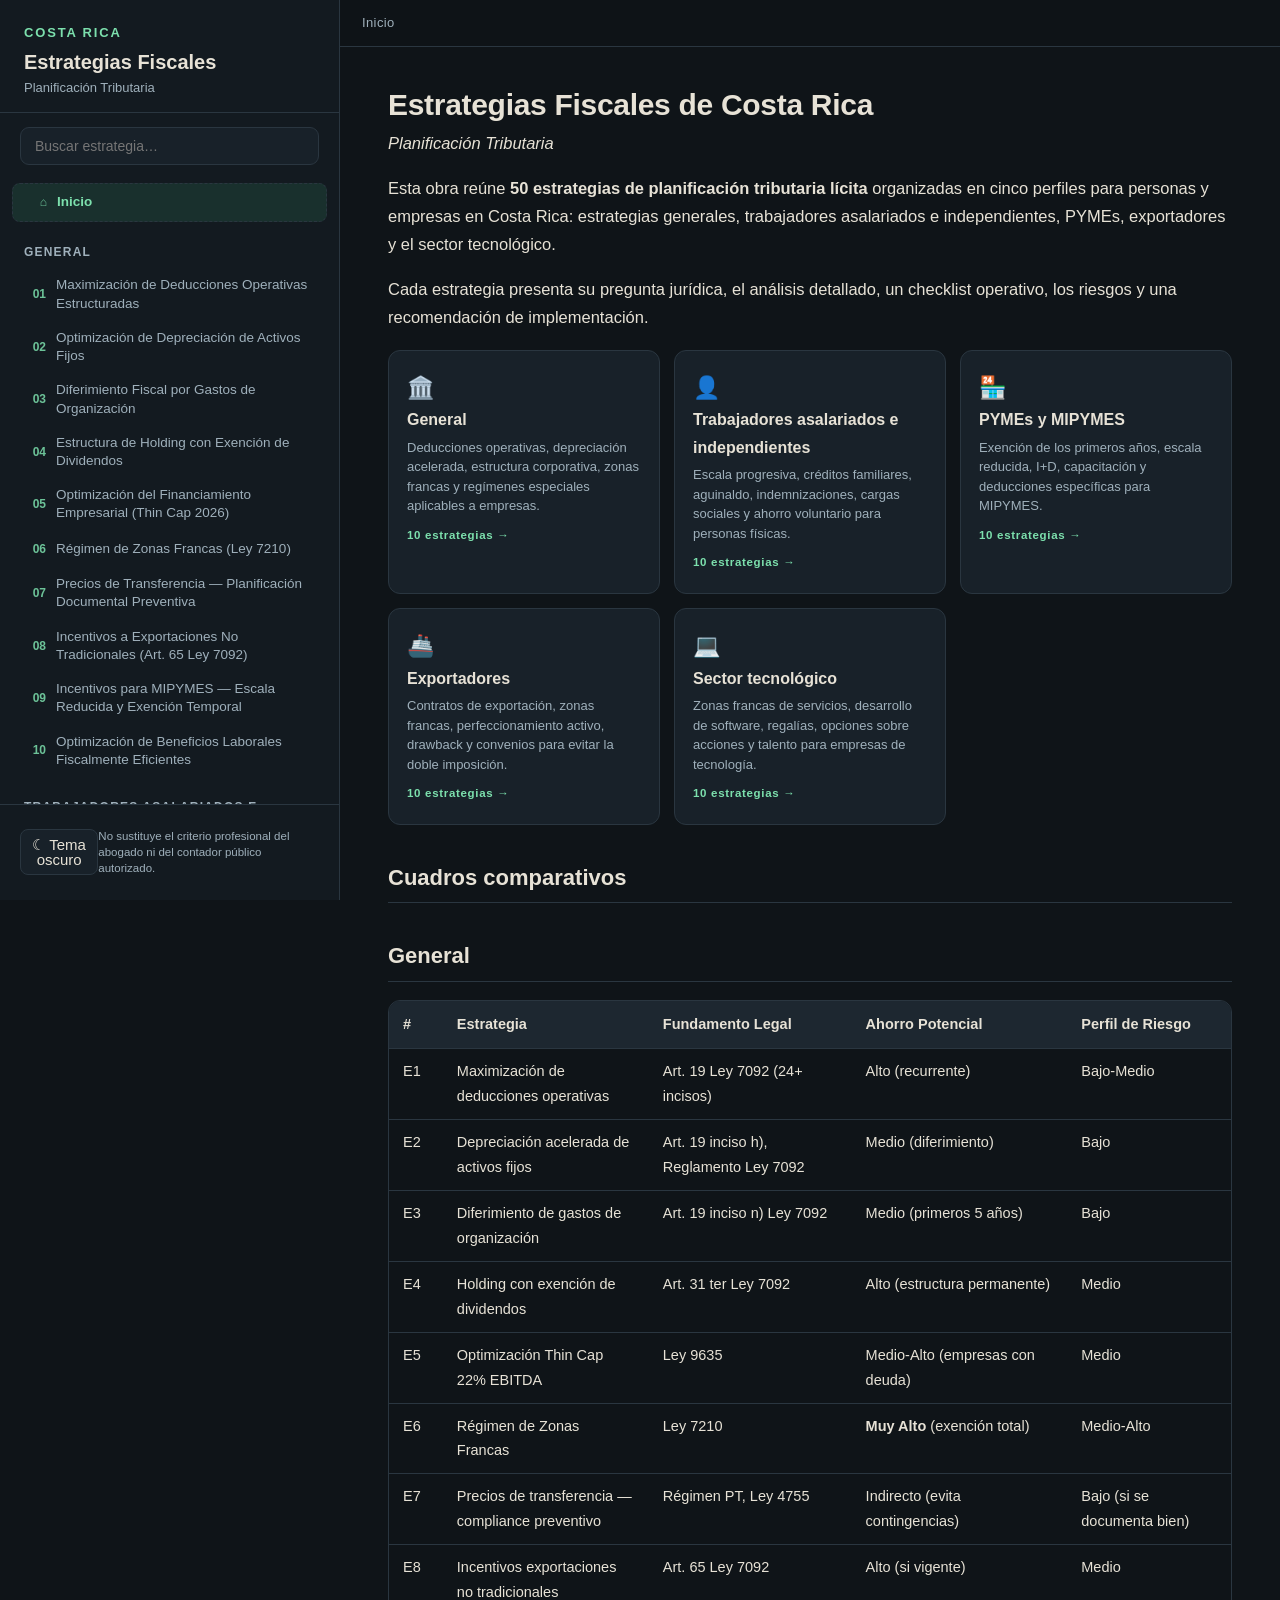
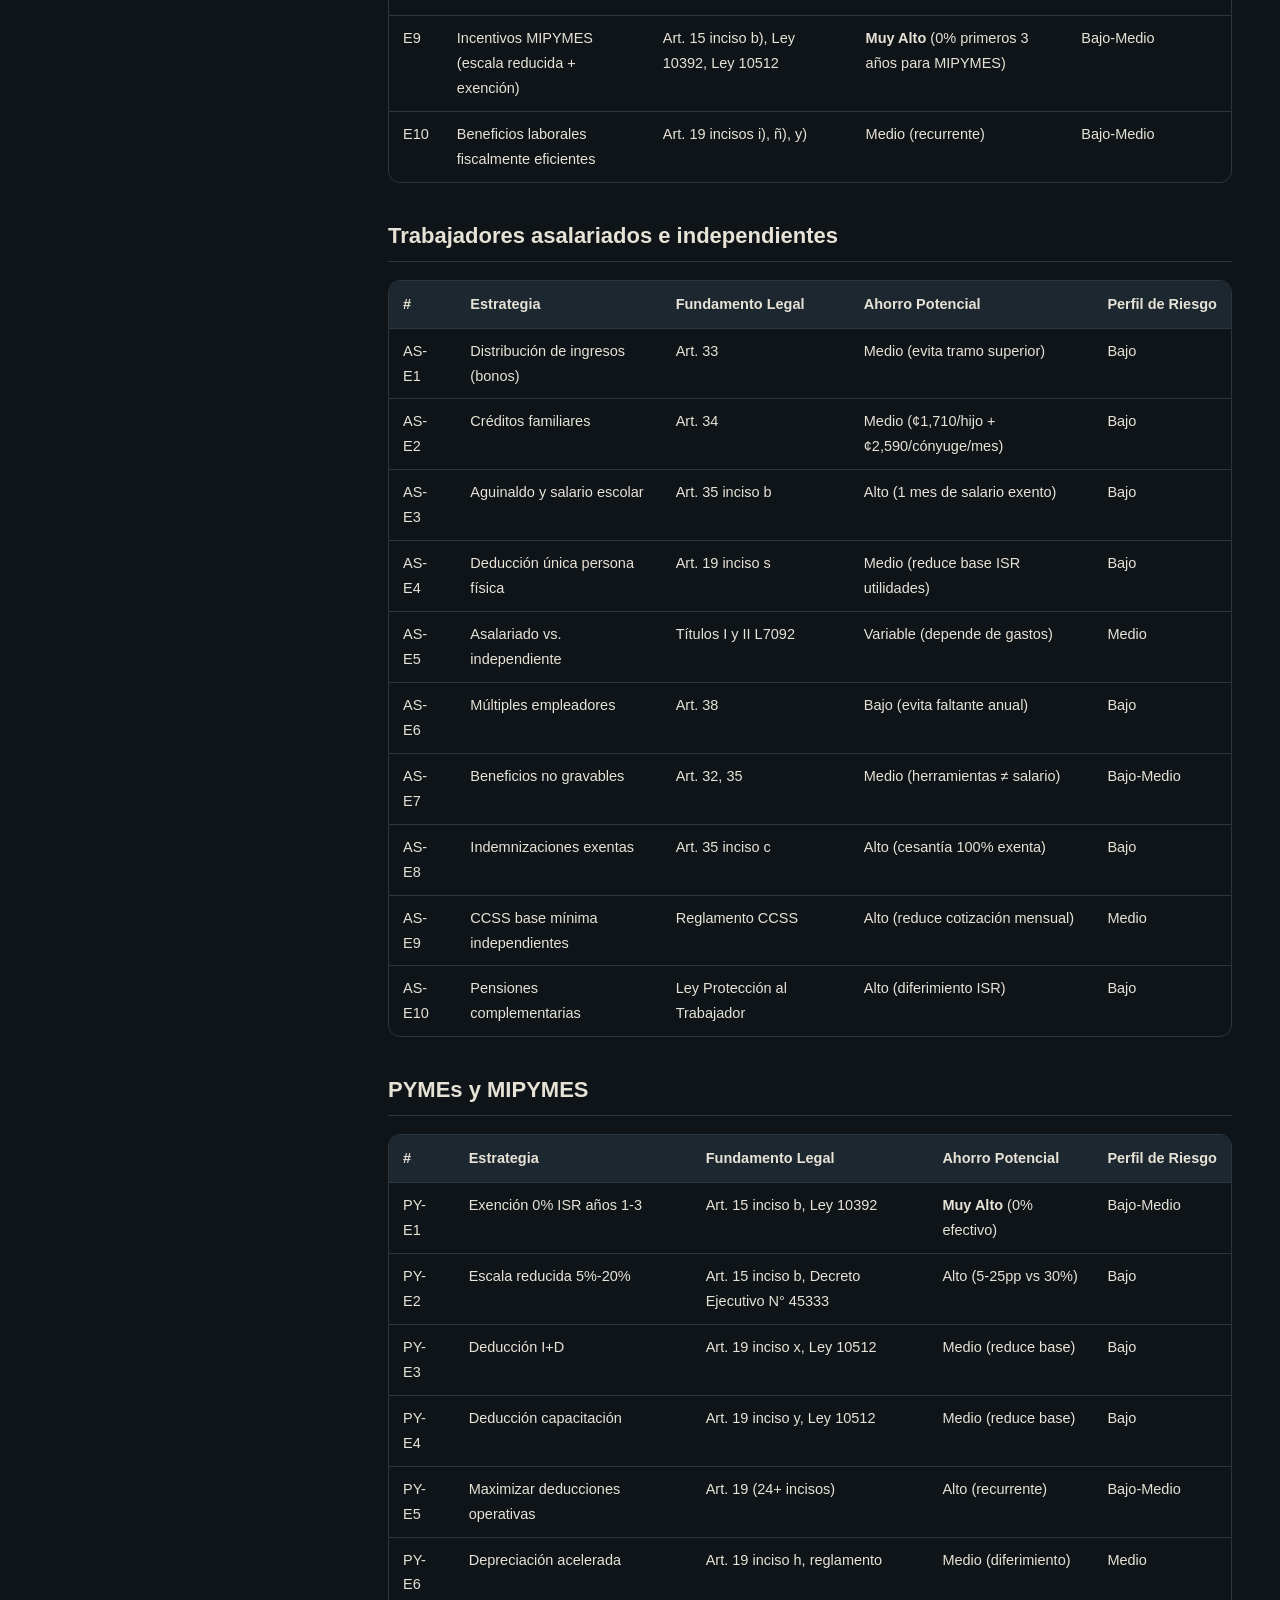
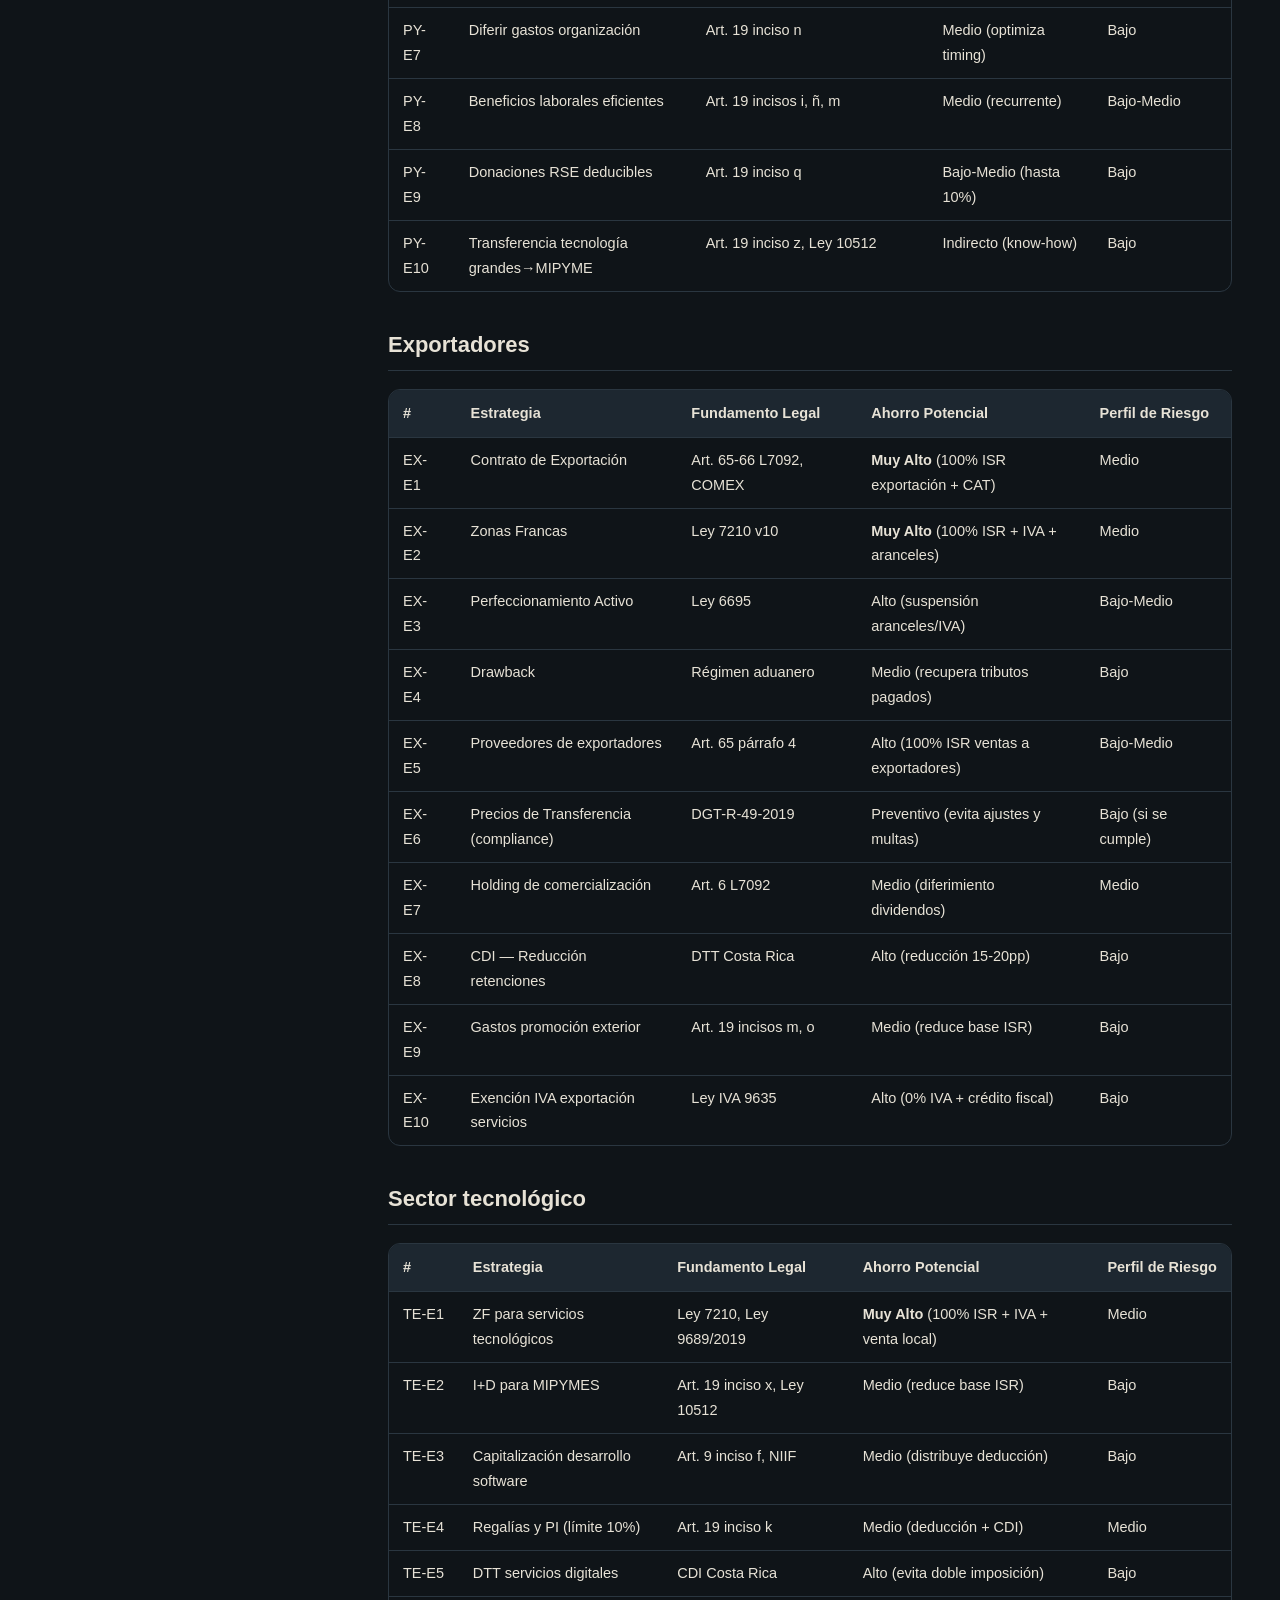
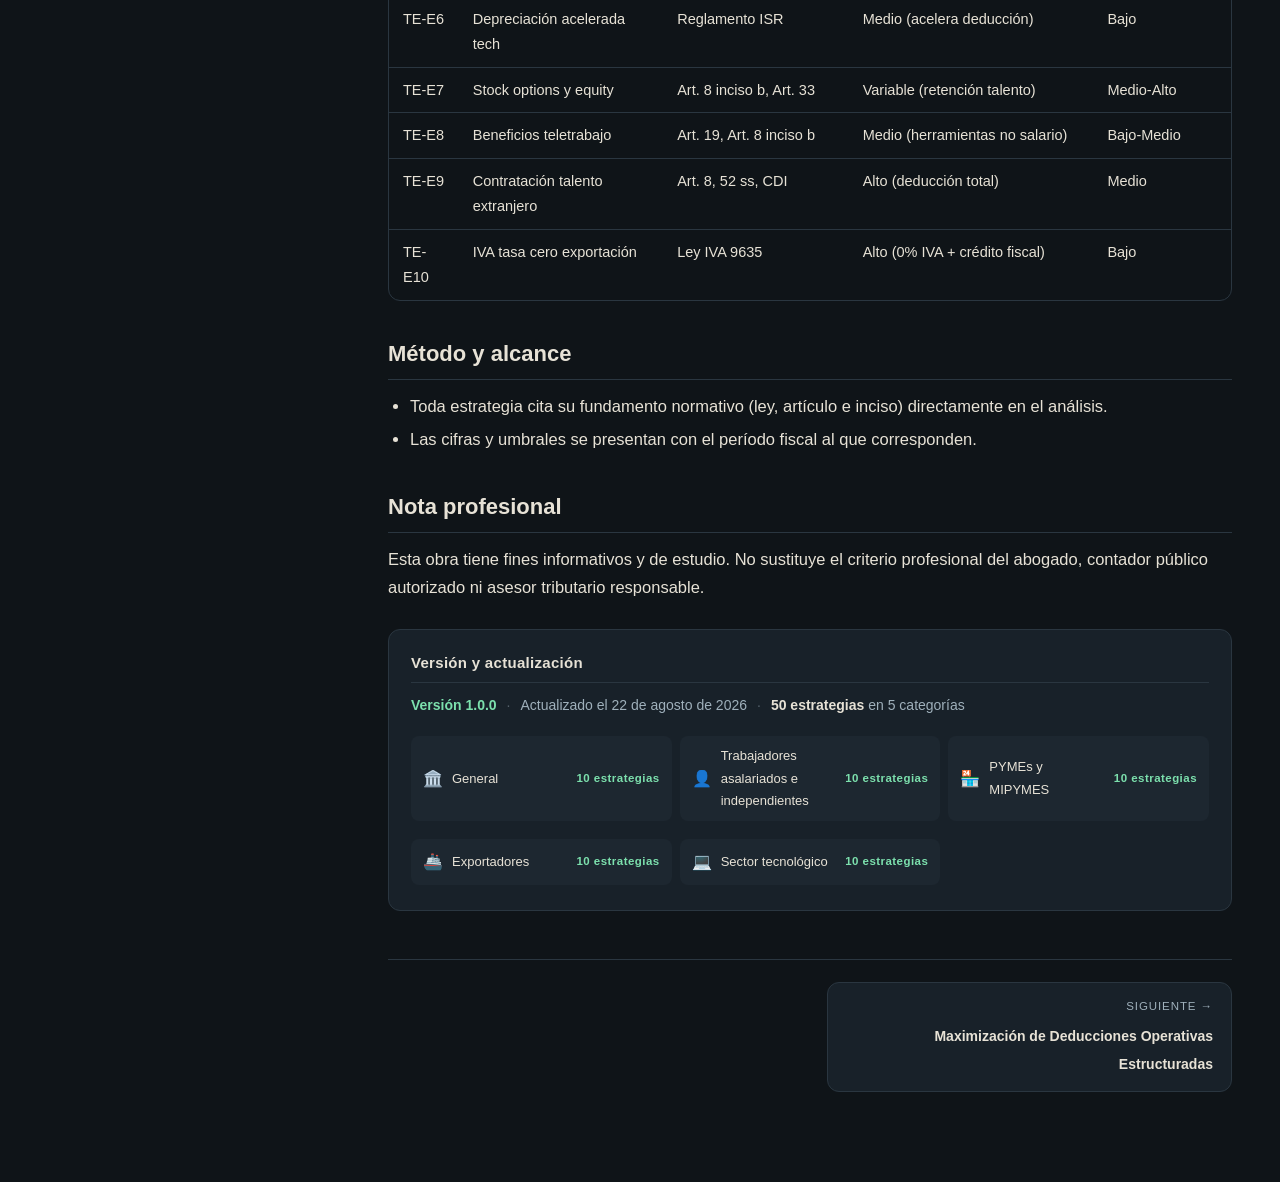
==== web/index.html @ ab6d1af9 "first commit" ====
<!DOCTYPE html>
<html lang="es" data-tema="oscuro">
<head>
  <meta charset="UTF-8" />
  <meta name="viewport" content="width=device-width, initial-scale=1.0" />
  <title>Estrategias Fiscales de Costa Rica · Planificación Tributaria</title>
  <meta name="description" content="Guía de planificación tributaria lícita para Costa Rica: estrategias generales, trabajadores asalariados e independientes, PYMEs, exportadores y el sector tecnológico." />
  <link rel="stylesheet" href="assets/css/estilo.css" />
  <script>document.documentElement.dataset.tema = localStorage.getItem("estrategias.tema") || "oscuro";</script>
</head>
<body>

  <div id="progreso" aria-hidden="true"></div>

  <div class="contenedor">

    <!-- ══════════ Barra lateral ══════════ -->
    <aside class="barra-lateral" id="lateral">
      <header class="cabecera-lateral">
        <p class="marca">Costa Rica</p>
        <h1>Estrategias Fiscales</h1>
        <p class="subtitulo">Planificación Tributaria</p>
      </header>

      <div class="buscador">
        <input type="search" id="busqueda" placeholder="Buscar estrategia…"
               autocomplete="off" aria-label="Buscar estrategia" />
      </div>

      <nav class="indice" id="indice" aria-label="Índice de estrategias"></nav>

      <footer class="pie-lateral">
        <button class="boton-tema" id="boton-tema" type="button" aria-label="Cambiar tema">
          <span id="tema-icono">☾</span> <span id="tema-texto">Tema oscuro</span>
        </button>
        <p class="nota">No sustituye el criterio profesional del abogado ni del contador público autorizado.</p>
      </footer>
    </aside>

    <!-- ══════════ Zona de lectura ══════════ -->
    <main class="zona-lectura" id="lector">
      <div class="barra-lectura">
        <button class="boton-menu" id="boton-menu" type="button" aria-label="Abrir índice">☰</button>
        <span class="ruta" id="ruta"></span>
      </div>

      <article class="articulo" id="capitulo">
        <p>Cargando…</p>
      </article>
    </main>

  </div>

  <div class="velo" id="velo" hidden></div>

  <script src="data/estrategias.js"></script>
  <script src="assets/js/app.js"></script>
</body>
</html>
---- web/assets/css/estilo.css ----
/* ============================================================
   Estrategias Fiscales de Costa Rica — Hoja de estilos
   ============================================================ */

:root {
  --fondo: #0f1418;
  --fondo-alt: #131a20;
  --superficie: #182129;
  --superficie-2: #1d2730;
  --borde: #2a3640;
  --texto: #e7e2d6;
  --texto-suave: #9fb0bb;
  --acento: #4fd18b;
  --acento-fuerte: #3bb878;
  --acento-suave: rgba(79, 209, 139, 0.12);
  --acento-texto: #7ce0ad;
  --aviso: #f2b04a;
  --aviso-suave: rgba(242, 176, 74, 0.12);
  --riesgo: #e06c5f;
  --riesgo-suave: rgba(224, 108, 95, 0.12);
  --norma: #6ba8d9;
  --norma-suave: rgba(107, 168, 217, 0.12);
  --sombra: 0 10px 30px rgba(0, 0, 0, 0.45);
  --radio: 12px;
  --max: 900px;
}

html[data-tema="claro"] {
  --fondo: #f5f6f8;
  --fondo-alt: #eef0f2;
  --superficie: #ffffff;
  --superficie-2: #f1f3f5;
  --borde: #dde2e7;
  --texto: #1e272e;
  --texto-suave: #5c6b76;
  --acento: #179355;
  --acento-fuerte: #0f7a45;
  --acento-suave: rgba(23, 147, 85, 0.1);
  --acento-texto: #0f7a45;
  --aviso: #b5761a;
  --aviso-suave: rgba(181, 118, 26, 0.1);
  --riesgo: #c14b3f;
  --riesgo-suave: rgba(193, 75, 63, 0.1);
  --norma: #2b6ca3;
  --norma-suave: rgba(43, 108, 163, 0.1);
  --sombra: 0 10px 26px rgba(20, 30, 40, 0.12);
}

* { box-sizing: border-box; }

html, body {
  margin: 0;
  padding: 0;
  height: 100%;
}

body {
  font-family: -apple-system, BlinkMacSystemFont, "Segoe UI", Roboto, Helvetica, Arial, sans-serif;
  background: var(--fondo);
  color: var(--texto);
  font-size: 16.5px;
  line-height: 1.72;
  -webkit-font-smoothing: antialiased;
  text-rendering: optimizeLegibility;
}

/* ---------- Barra de progreso ---------- */
#progreso {
  position: fixed;
  top: 0;
  left: 0;
  height: 3px;
  width: 0%;
  background: linear-gradient(90deg, var(--acento), var(--acento-fuerte));
  z-index: 40;
  transition: width 0.15s ease-out;
}

/* ---------- Diseño general ---------- */
.contenedor {
  display: flex;
  min-height: 100vh;
}

/* ---------- Barra lateral ---------- */
.barra-lateral {
  width: 340px;
  min-width: 340px;
  background: var(--fondo-alt);
  border-right: 1px solid var(--borde);
  display: flex;
  flex-direction: column;
  height: 100vh;
  position: sticky;
  top: 0;
  overflow: hidden;
}

.cabecera-lateral {
  padding: 22px 24px 14px;
  border-bottom: 1px solid var(--borde);
}

.cabecera-lateral .marca {
  font-size: 13px;
  letter-spacing: 0.14em;
  text-transform: uppercase;
  color: var(--acento-texto);
  font-weight: 700;
  margin: 0 0 6px;
}

.cabecera-lateral h1 {
  font-size: 20px;
  line-height: 1.25;
  margin: 0 0 4px;
  font-weight: 750;
}

.cabecera-lateral .subtitulo {
  font-size: 13px;
  color: var(--texto-suave);
  margin: 0;
  line-height: 1.45;
}

.buscador {
  margin: 14px 20px 4px;
}

.buscador input {
  width: 100%;
  padding: 10px 14px;
  background: var(--superficie);
  border: 1px solid var(--borde);
  border-radius: 9px;
  color: var(--texto);
  font-size: 14px;
  outline: none;
}

.buscador input:focus {
  border-color: var(--acento);
  box-shadow: 0 0 0 3px var(--acento-suave);
}

.indice {
  flex: 1;
  overflow-y: auto;
  padding: 6px 12px 24px;
  scrollbar-width: thin;
  scrollbar-color: var(--borde) transparent;
}

.indice::-webkit-scrollbar { width: 8px; }
.indice::-webkit-scrollbar-thumb { background: var(--borde); border-radius: 8px; }

.parte-titulo {
  font-size: 12px;
  letter-spacing: 0.1em;
  text-transform: uppercase;
  color: var(--texto-suave);
  font-weight: 700;
  margin: 20px 12px 6px;
}

.item-indice {
  display: flex;
  align-items: center;
  gap: 10px;
  padding: 8px 12px;
  border-radius: 8px;
  cursor: pointer;
  color: var(--texto-suave);
  text-decoration: none;
  transition: background 0.14s, color 0.14s;
}

.item-indice:hover {
  background: var(--superficie);
  color: var(--texto);
}

.item-indice.activo {
  background: var(--acento-suave);
  color: var(--acento-texto);
  font-weight: 600;
}

.item-indice .numero {
  font-variant-numeric: tabular-nums;
  font-size: 12px;
  font-weight: 700;
  color: var(--acento-texto);
  min-width: 22px;
  text-align: right;
  opacity: 0.85;
}

.item-indice .titulo-item {
  font-size: 13.5px;
  line-height: 1.35;
  flex: 1;
}

.item-inicio {
  border: 1px dashed var(--borde);
  margin: 8px 0 4px;
}

.pie-lateral {
  padding: 12px 20px;
  border-top: 1px solid var(--borde);
  display: flex;
  align-items: center;
  justify-content: space-between;
}

.pie-lateral .nota {
  font-size: 11.5px;
  color: var(--texto-suave);
  line-height: 1.4;
}

.boton-tema {
  background: var(--superficie);
  border: 1px solid var(--borde);
  color: var(--texto);
  border-radius: 8px;
  padding: 7px 11px;
  cursor: pointer;
  font-size: 15px;
  line-height: 1;
}

.boton-tema:hover { border-color: var(--acento); }

/* ---------- Zona de lectura ---------- */
.zona-lectura {
  flex: 1;
  min-width: 0;
}

.barra-lectura {
  position: sticky;
  top: 0;
  display: flex;
  align-items: center;
  gap: 12px;
  padding: 12px 22px;
  background: color-mix(in srgb, var(--fondo) 82%, transparent);
  backdrop-filter: blur(8px);
  border-bottom: 1px solid var(--borde);
  z-index: 30;
}

.boton-menu {
  display: none;
  background: var(--superficie);
  border: 1px solid var(--borde);
  color: var(--texto);
  border-radius: 8px;
  padding: 7px 12px;
  cursor: pointer;
  font-size: 16px;
}

.ruta {
  font-size: 13px;
  color: var(--texto-suave);
  letter-spacing: 0.03em;
}

.articulo {
  max-width: var(--max);
  margin: 0 auto;
  padding: 40px 28px 90px;
}

/* ---------- Tipografía editorial ---------- */
.articulo h1 {
  font-size: 30px;
  line-height: 1.2;
  margin: 0 0 6px;
  font-weight: 800;
  letter-spacing: -0.01em;
}

.articulo .kicker {
  font-size: 12px;
  letter-spacing: 0.12em;
  text-transform: uppercase;
  color: var(--acento-texto);
  font-weight: 700;
  margin: 0 0 10px;
}

.articulo .resumen {
  font-size: 17px;
  color: var(--texto-suave);
  font-style: italic;
  margin: 0 0 26px;
  padding-left: 14px;
  border-left: 3px solid var(--acento);
}

.articulo h2 {
  font-size: 22px;
  margin: 34px 0 12px;
  font-weight: 750;
  padding-bottom: 6px;
  border-bottom: 1px solid var(--borde);
}

.articulo h3 {
  font-size: 18px;
  margin: 28px 0 10px;
  font-weight: 700;
  color: var(--acento-texto);
}

.articulo p { margin: 0 0 16px; }

.articulo ul, .articulo ol { margin: 0 0 16px; padding-left: 22px; }
.articulo li { margin: 5px 0; }

.articulo li.verificado {
  background: var(--acento-suave);
  border: 1px solid var(--borde);
  border-left: 3px solid var(--acento);
  border-radius: 8px;
  padding: 8px 12px;
  list-style: none;
  margin-left: -22px;
}

.articulo li.pendiente {
  background: var(--aviso-suave);
  border: 1px solid var(--borde);
  border-left: 3px solid var(--aviso);
  border-radius: 8px;
  padding: 8px 12px;
  list-style: none;
  margin-left: -22px;
}

.articulo code {
  background: var(--superficie-2);
  padding: 2px 6px;
  border-radius: 5px;
  font-size: 0.9em;
  font-family: "SF Mono", ui-monospace, Menlo, Consolas, monospace;
  color: var(--acento-texto);
}

.articulo pre {
  background: var(--superficie-2);
  border: 1px solid var(--borde);
  border-radius: 10px;
  padding: 16px;
  overflow-x: auto;
  font-size: 14px;
  line-height: 1.55;
}

.articulo pre code { background: none; padding: 0; color: var(--texto); }

.articulo blockquote {
  margin: 18px 0;
  padding: 12px 18px;
  background: var(--superficie);
  border-left: 3px solid var(--norma);
  border-radius: 0 8px 8px 0;
  color: var(--texto-suave);
}

.articulo blockquote p { margin: 0; }

/* ---------- Tablas ---------- */
.articulo .envoltorio-tabla {
  overflow-x: auto;
  margin: 18px 0 22px;
  border: 1px solid var(--borde);
  border-radius: var(--radio);
}

.articulo table {
  border-collapse: collapse;
  width: 100%;
  font-size: 14.5px;
  min-width: 520px;
}

.articulo th {
  background: var(--superficie-2);
  text-align: left;
  padding: 11px 14px;
  font-weight: 700;
  border-bottom: 1px solid var(--borde);
  white-space: nowrap;
}

.articulo td {
  padding: 10px 14px;
  border-bottom: 1px solid var(--borde);
  vertical-align: top;
}

.articulo tr:last-child td { border-bottom: none; }

.articulo tbody tr:hover { background: var(--acento-suave); }

/* ---------- Tarjetas de perfil ---------- */
.tarjetas {
  display: grid;
  grid-template-columns: repeat(auto-fill, minmax(230px, 1fr));
  gap: 14px;
  margin: 18px 0 8px;
}

.tarjeta {
  display: block;
  background: var(--superficie);
  border: 1px solid var(--borde);
  border-radius: var(--radio);
  padding: 18px;
  text-decoration: none;
  color: var(--texto);
  transition: transform 0.14s, border-color 0.14s, box-shadow 0.14s;
}

.tarjeta:hover {
  transform: translateY(-3px);
  border-color: var(--acento);
  box-shadow: var(--sombra);
}

.tarjeta .icono {
  font-size: 22px;
  margin-bottom: 8px;
}

.tarjeta h3 { margin: 0 0 4px; font-size: 16px; color: var(--texto); }
.tarjeta .desc { font-size: 13px; color: var(--texto-suave); line-height: 1.5; margin: 0; }
.tarjeta .conteo {
  display: inline-block;
  margin-top: 10px;
  font-size: 11.5px;
  font-weight: 700;
  letter-spacing: 0.06em;
  color: var(--acento-texto);
}

/* ---------- Notas / avisos ---------- */
.aviso {
  border-radius: 10px;
  padding: 14px 18px;
  margin: 18px 0;
  font-size: 15px;
  border: 1px solid var(--borde);
}

.aviso.advertencia {
  background: var(--aviso-suave);
  border-left: 3px solid var(--aviso);
}

.aviso.riesgo {
  background: var(--riesgo-suave);
  border-left: 3px solid var(--riesgo);
}

.aviso.norma {
  background: var(--norma-suave);
  border-left: 3px solid var(--norma);
}

.aviso .titulo-aviso {
  font-weight: 700;
  display: block;
  margin-bottom: 4px;
}

/* ---------- Versión y actualización ---------- */
.versionado {
  margin: 28px 0 0;
  padding: 20px 22px;
  border: 1px solid var(--borde);
  border-radius: var(--radio);
  background: var(--superficie);
}
.versionado h2 {
  font-size: 15px;
  margin: 0 0 10px;
  color: var(--texto);
  letter-spacing: 0.02em;
}
.versionado .meta-linea {
  display: flex;
  flex-wrap: wrap;
  align-items: baseline;
  gap: 4px 10px;
  font-size: 14px;
  color: var(--texto-suave);
  margin: 0 0 14px;
}
.versionado .meta-linea strong { color: var(--texto); }
.versionado .version { color: var(--acento-texto); font-weight: 700; }
.versionado .divisor { opacity: 0.45; }
.versionado .lista-version {
  list-style: none;
  margin: 0;
  padding: 0;
  display: grid;
  grid-template-columns: repeat(auto-fill, minmax(230px, 1fr));
  gap: 8px;
}
.versionado .lista-version li {
  display: flex;
  align-items: center;
  gap: 9px;
  font-size: 13px;
  color: var(--texto);
  padding: 9px 12px;
  background: var(--superficie-2);
  border-radius: 8px;
}
.versionado .lista-version .icono { font-size: 16px; flex: 0 0 auto; }
.versionado .lista-version .conteo {
  margin-left: auto;
  font-size: 11.5px;
  font-weight: 700;
  letter-spacing: 0.04em;
  color: var(--acento-texto);
  white-space: nowrap;
}

/* ---------- Navegación anterior/siguiente ---------- */
.navegacion {
  display: flex;
  justify-content: space-between;
  gap: 14px;
  margin-top: 48px;
  padding-top: 22px;
  border-top: 1px solid var(--borde);
}

.enlace-nav {
  flex: 1;
  max-width: 48%;
  text-decoration: none;
  color: var(--texto);
  background: var(--superficie);
  border: 1px solid var(--borde);
  border-radius: var(--radio);
  padding: 14px 18px;
  transition: border-color 0.14s, transform 0.14s;
}

.enlace-nav:hover { border-color: var(--acento); transform: translateY(-2px); }

.enlace-nav .direccion {
  font-size: 11.5px;
  text-transform: uppercase;
  letter-spacing: 0.08em;
  color: var(--texto-suave);
  display: block;
  margin-bottom: 4px;
}

.enlace-nav .titulo-nav {
  font-weight: 600;
  font-size: 14px;
  line-height: 1.4;
}

.enlace-nav.siguiente { text-align: right; margin-left: auto; }

.pie-articulo {
  margin-top: 40px;
  padding-top: 16px;
  border-top: 1px solid var(--borde);
  font-size: 12.5px;
  color: var(--texto-suave);
}

/* ---------- Overlay móvil y utilidades ---------- */
.velo {
  position: fixed;
  inset: 0;
  background: rgba(0, 0, 0, 0.5);
  z-index: 45;
  opacity: 0;
  transition: opacity 0.22s ease;
}
.velo[hidden] { display: none; }
.velo.visible { opacity: 1; }

.oculto { display: none !important; }

/* ---------- Responsive ---------- */
@media (max-width: 860px) {
  .barra-lateral {
    position: fixed;
    left: 0;
    top: 0;
    bottom: 0;
    transform: translateX(-100%);
    transition: transform 0.22s ease;
    z-index: 50;
    box-shadow: var(--sombra);
  }
  .barra-lateral.abierta { transform: translateX(0); }
  .boton-menu { display: inline-flex; }
  .articulo { padding: 28px 20px 70px; }
  .articulo h1 { font-size: 25px; }
  .navegacion { flex-direction: column; }
  .enlace-nav { max-width: 100%; }
  .enlace-nav.siguiente { margin-left: 0; text-align: left; }
}
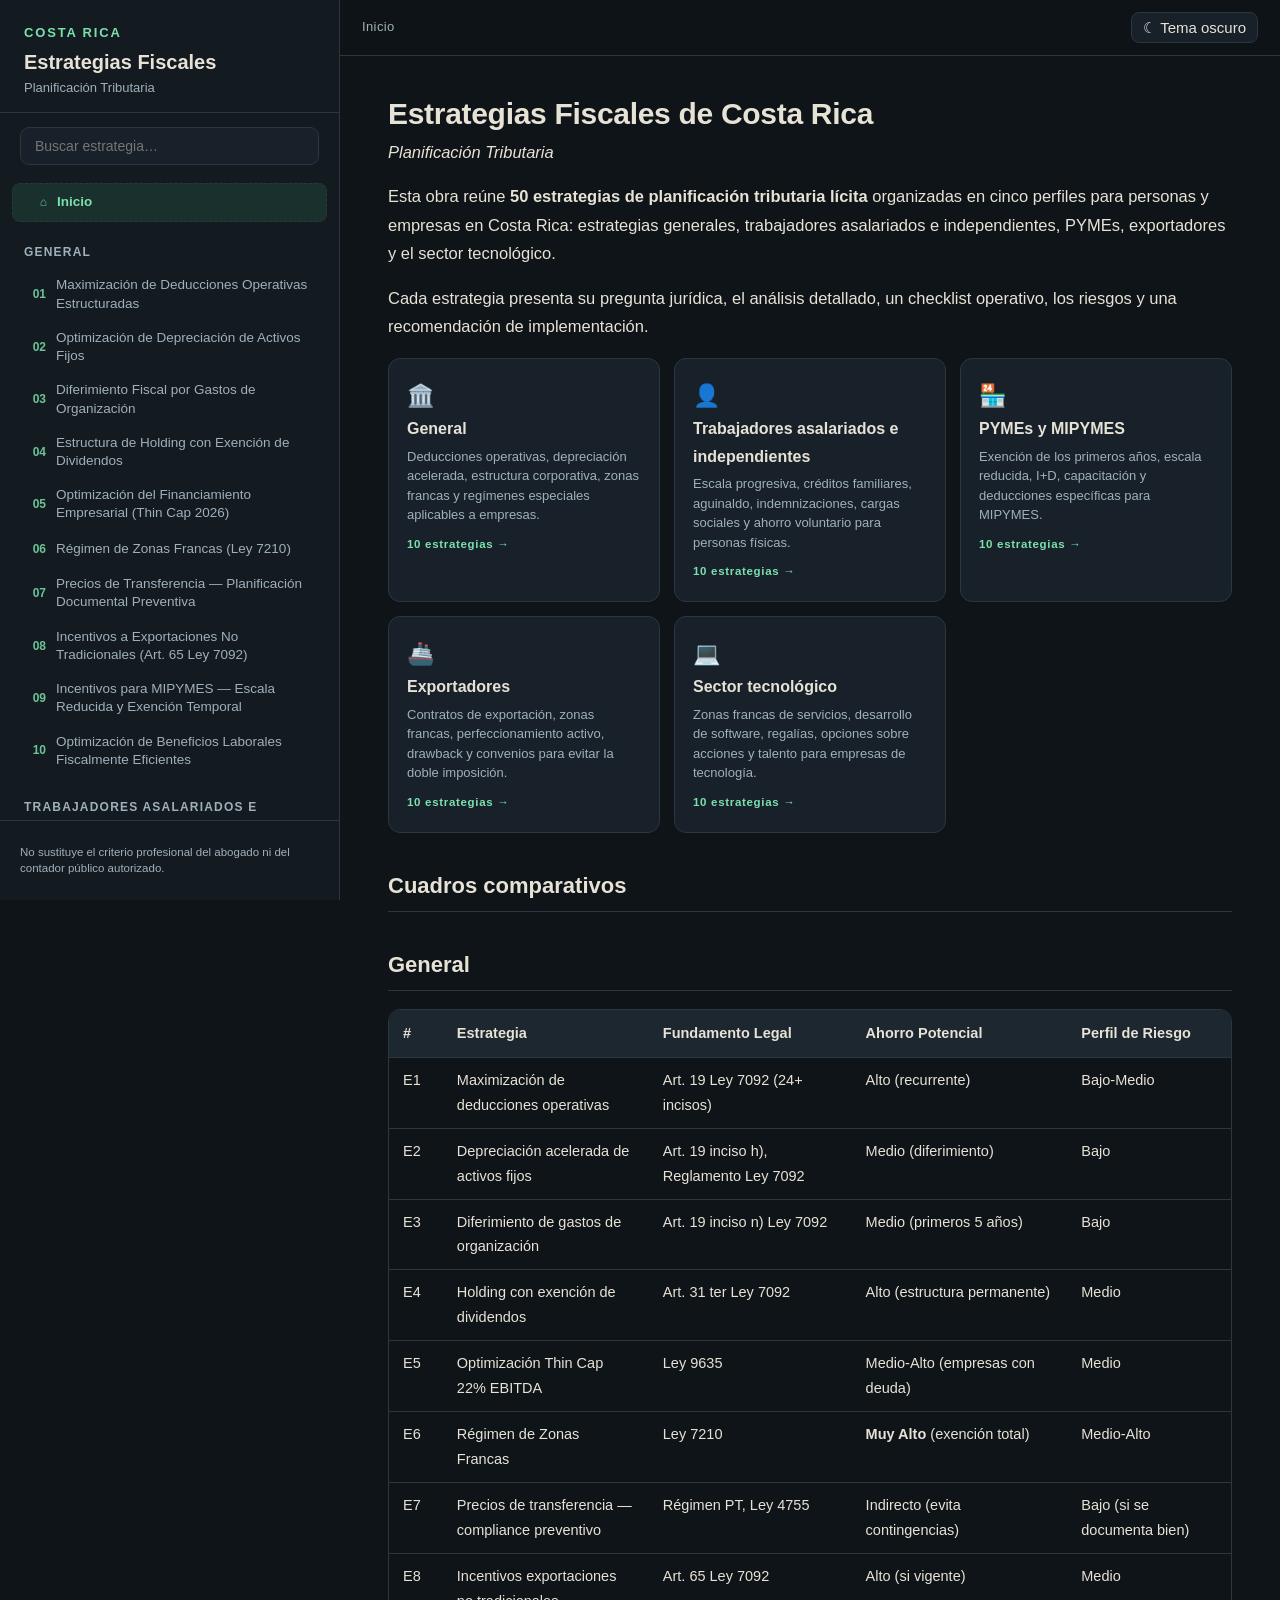
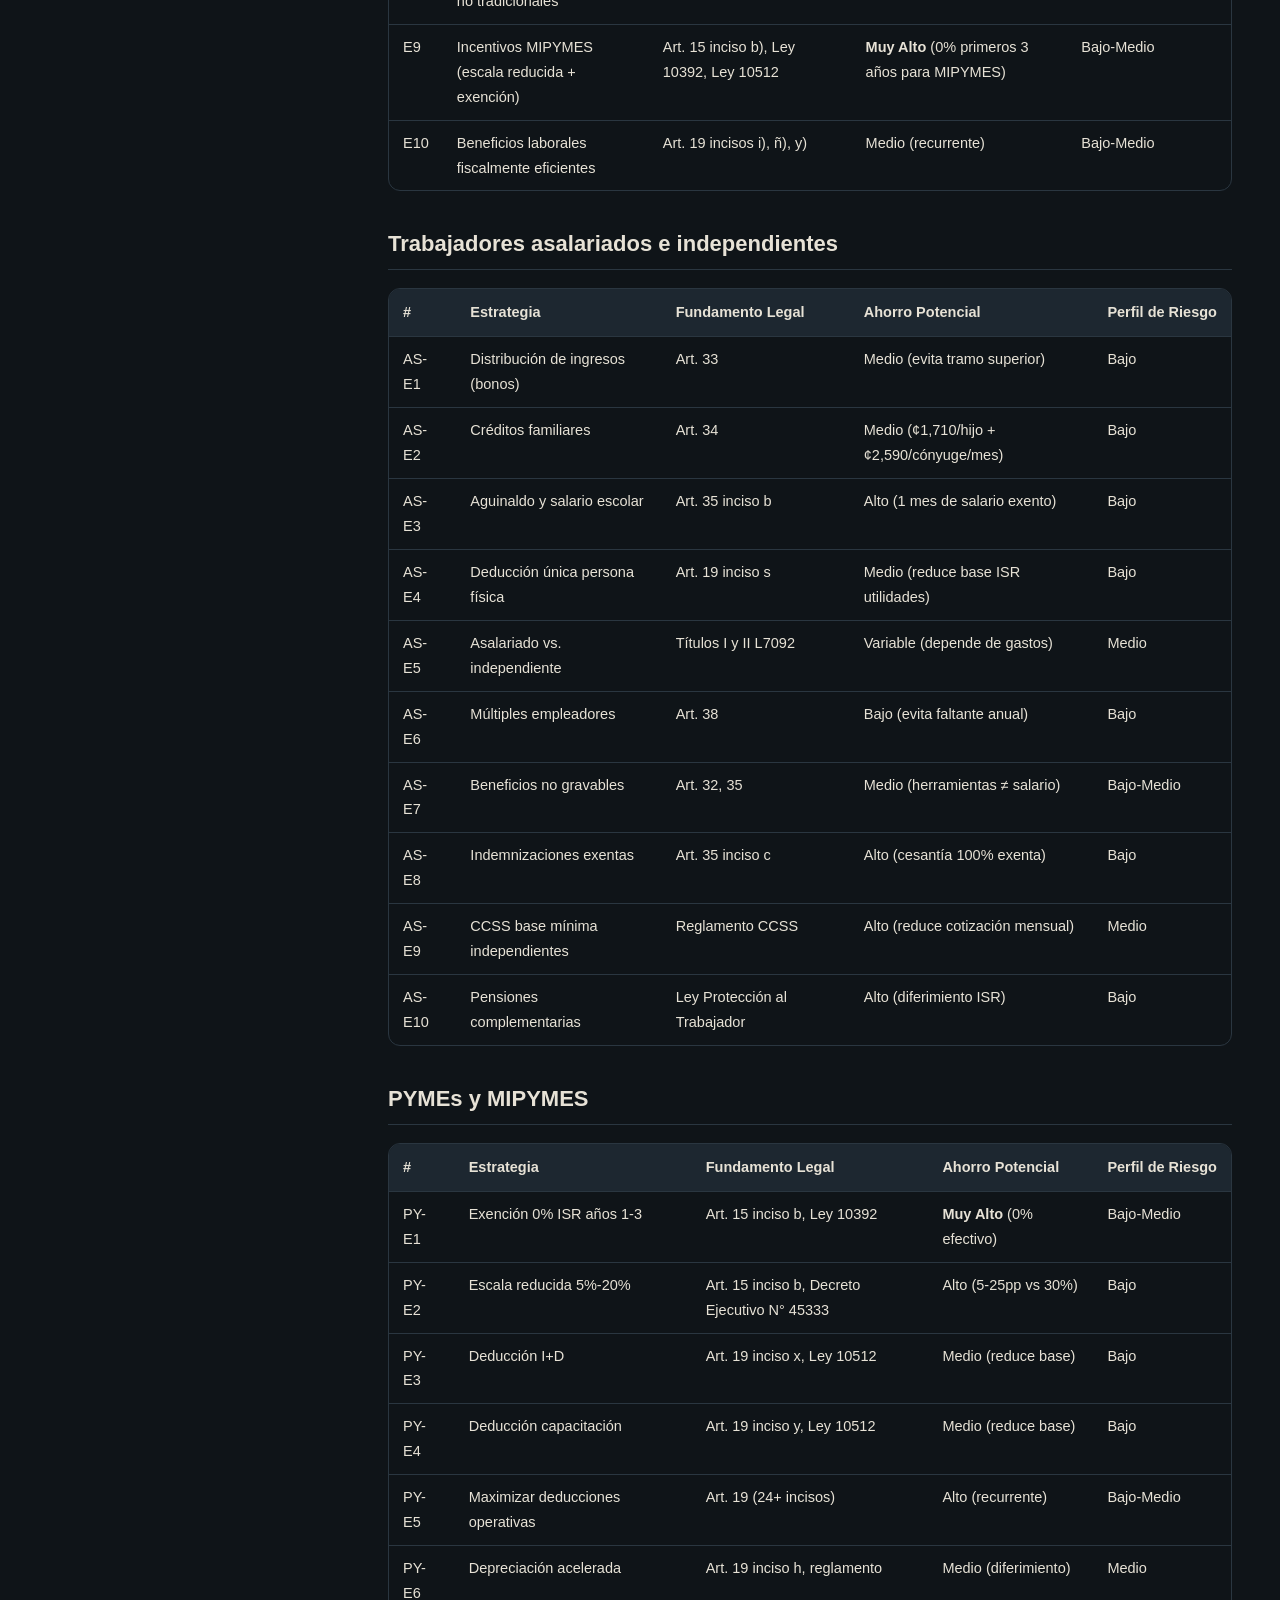
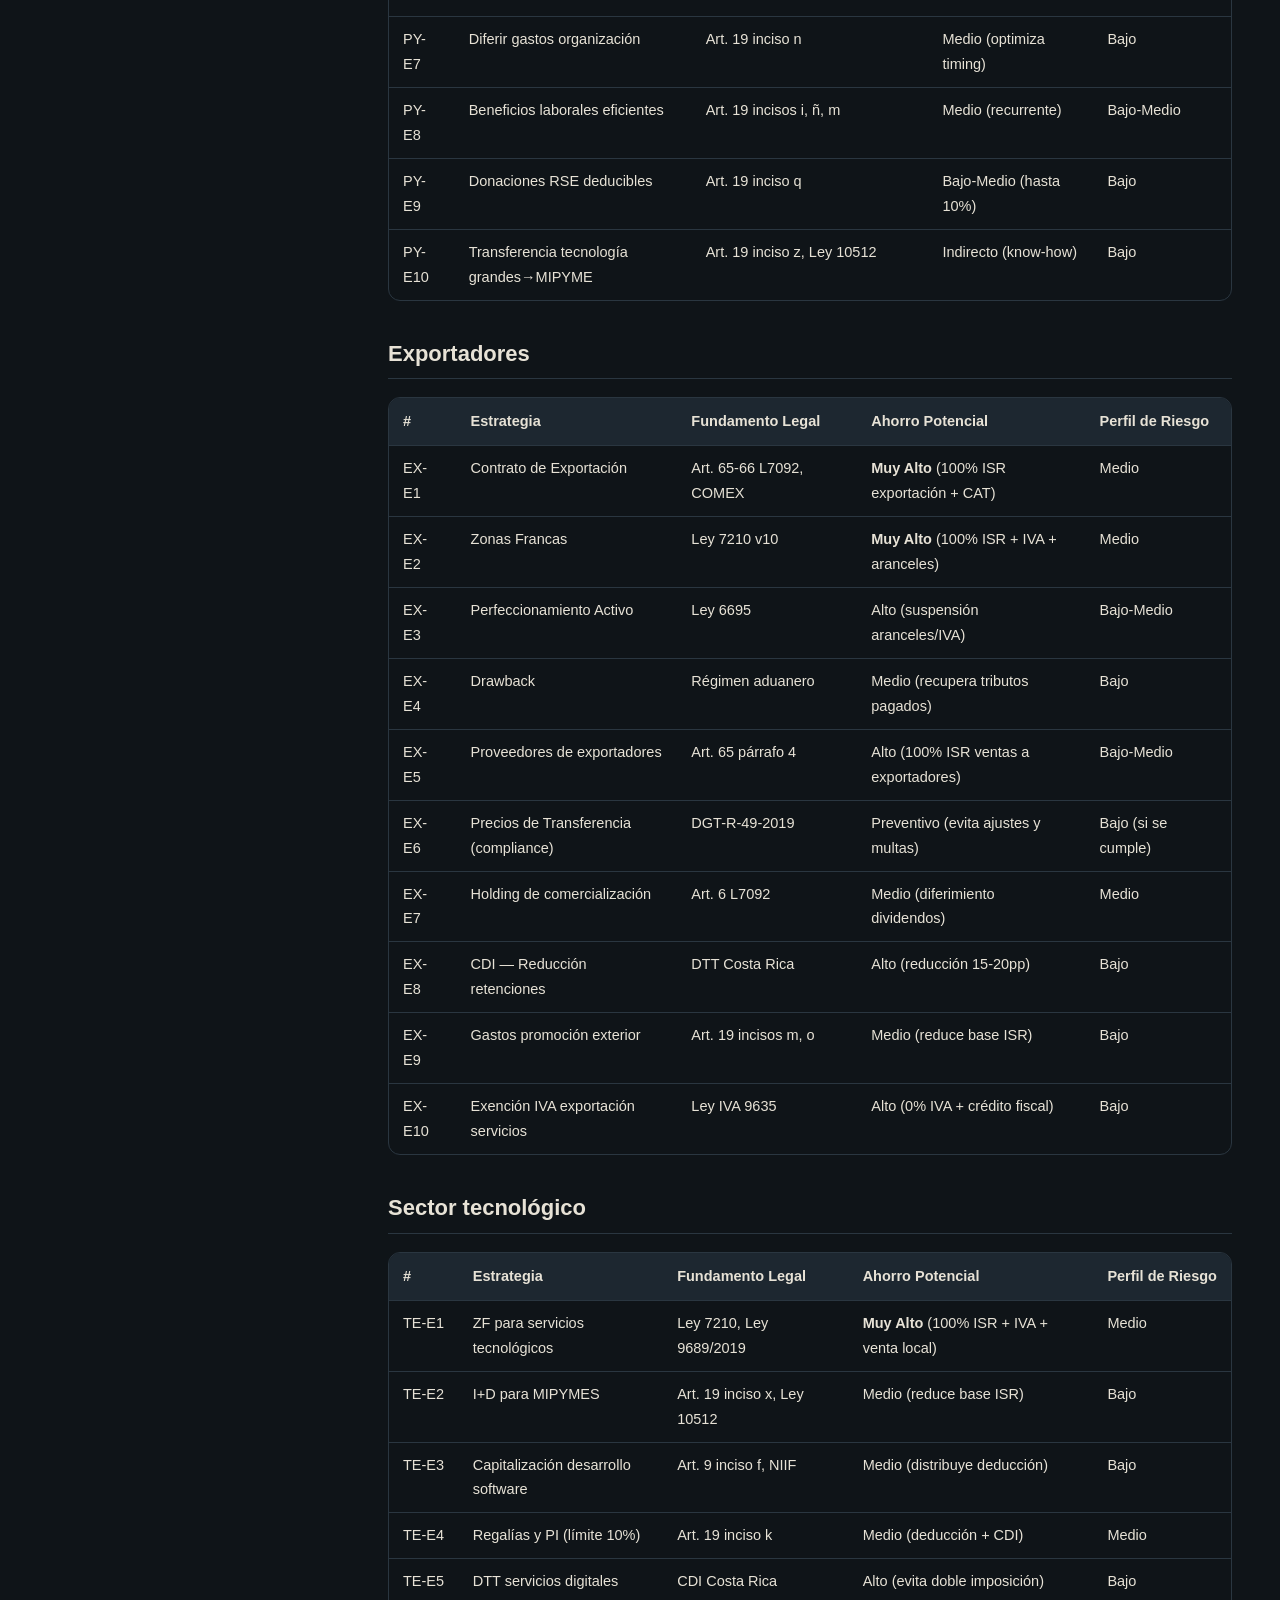
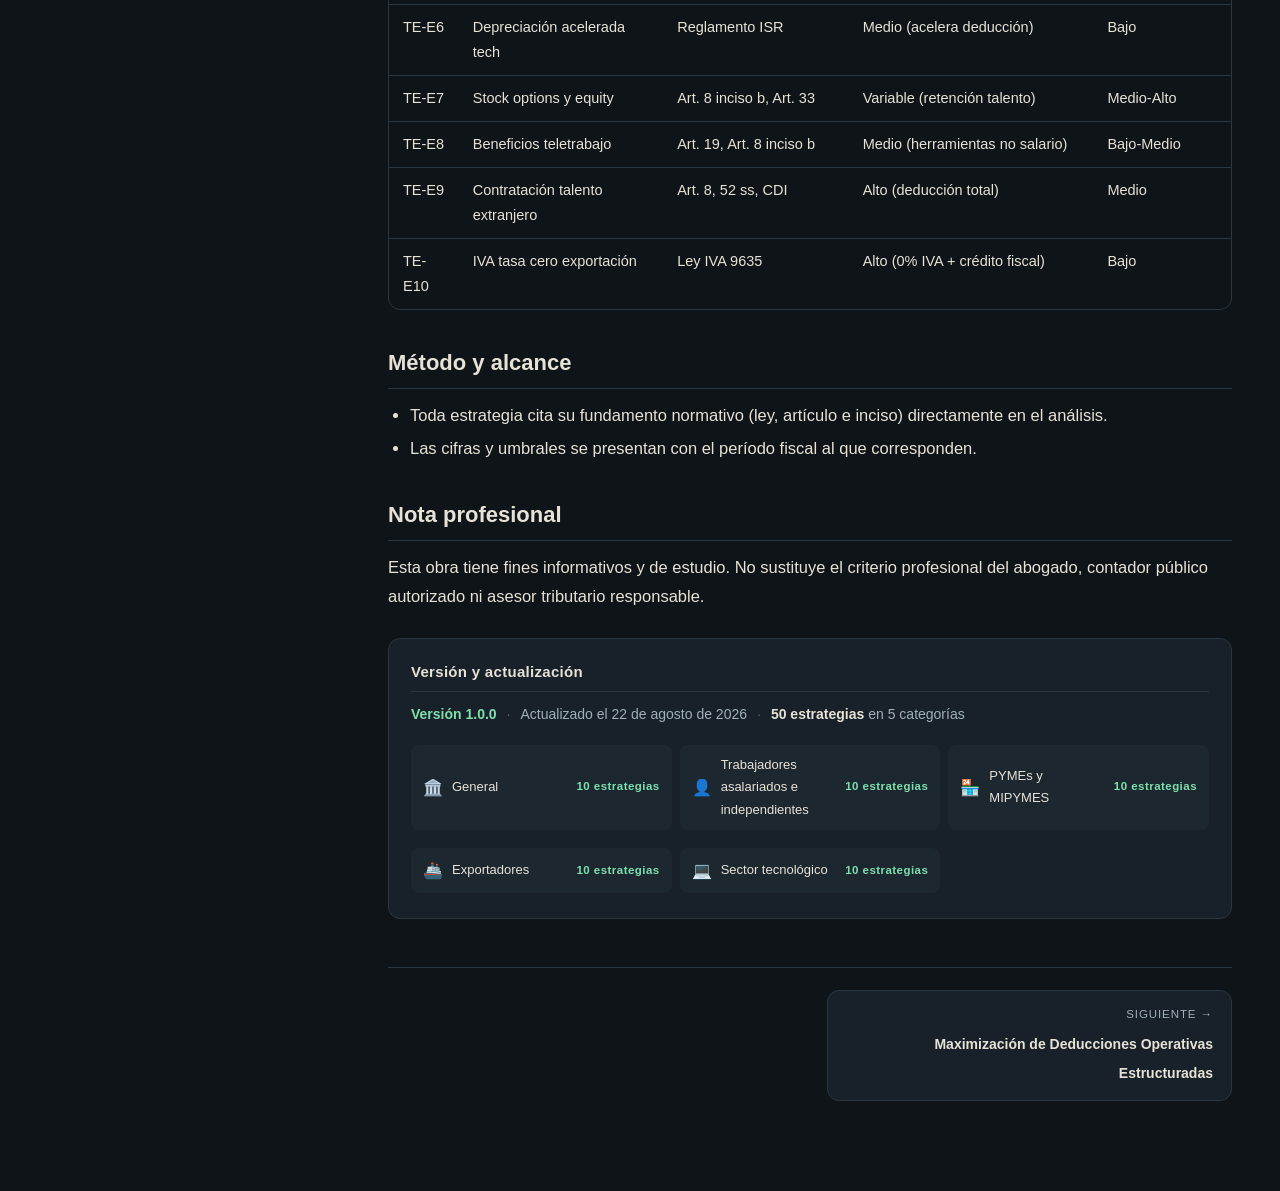
==== commit 985cd227: "ui: mover botón de tema a la derecha (barra superior)" ====
--- a/web/index.html
+++ b/web/index.html
@@ -30,9 +30,6 @@
       <nav class="indice" id="indice" aria-label="Índice de estrategias"></nav>
 
       <footer class="pie-lateral">
-        <button class="boton-tema" id="boton-tema" type="button" aria-label="Cambiar tema">
-          <span id="tema-icono">☾</span> <span id="tema-texto">Tema oscuro</span>
-        </button>
         <p class="nota">No sustituye el criterio profesional del abogado ni del contador público autorizado.</p>
       </footer>
     </aside>
@@ -42,6 +39,9 @@
       <div class="barra-lectura">
         <button class="boton-menu" id="boton-menu" type="button" aria-label="Abrir índice">☰</button>
         <span class="ruta" id="ruta"></span>
+        <button class="boton-tema" id="boton-tema" type="button" aria-label="Cambiar tema">
+          <span id="tema-icono">☾</span> <span id="tema-texto">Tema oscuro</span>
+        </button>
       </div>
 
       <article class="articulo" id="capitulo">
--- a/web/assets/css/estilo.css
+++ b/web/assets/css/estilo.css
@@ -235,6 +235,9 @@
 
 .boton-tema:hover { border-color: var(--acento); }
 
+/* En la barra superior, empuja el botón de tema a la derecha */
+.barra-lectura .boton-tema { margin-left: auto; }
+
 /* ---------- Zona de lectura ---------- */
 .zona-lectura {
   flex: 1;
